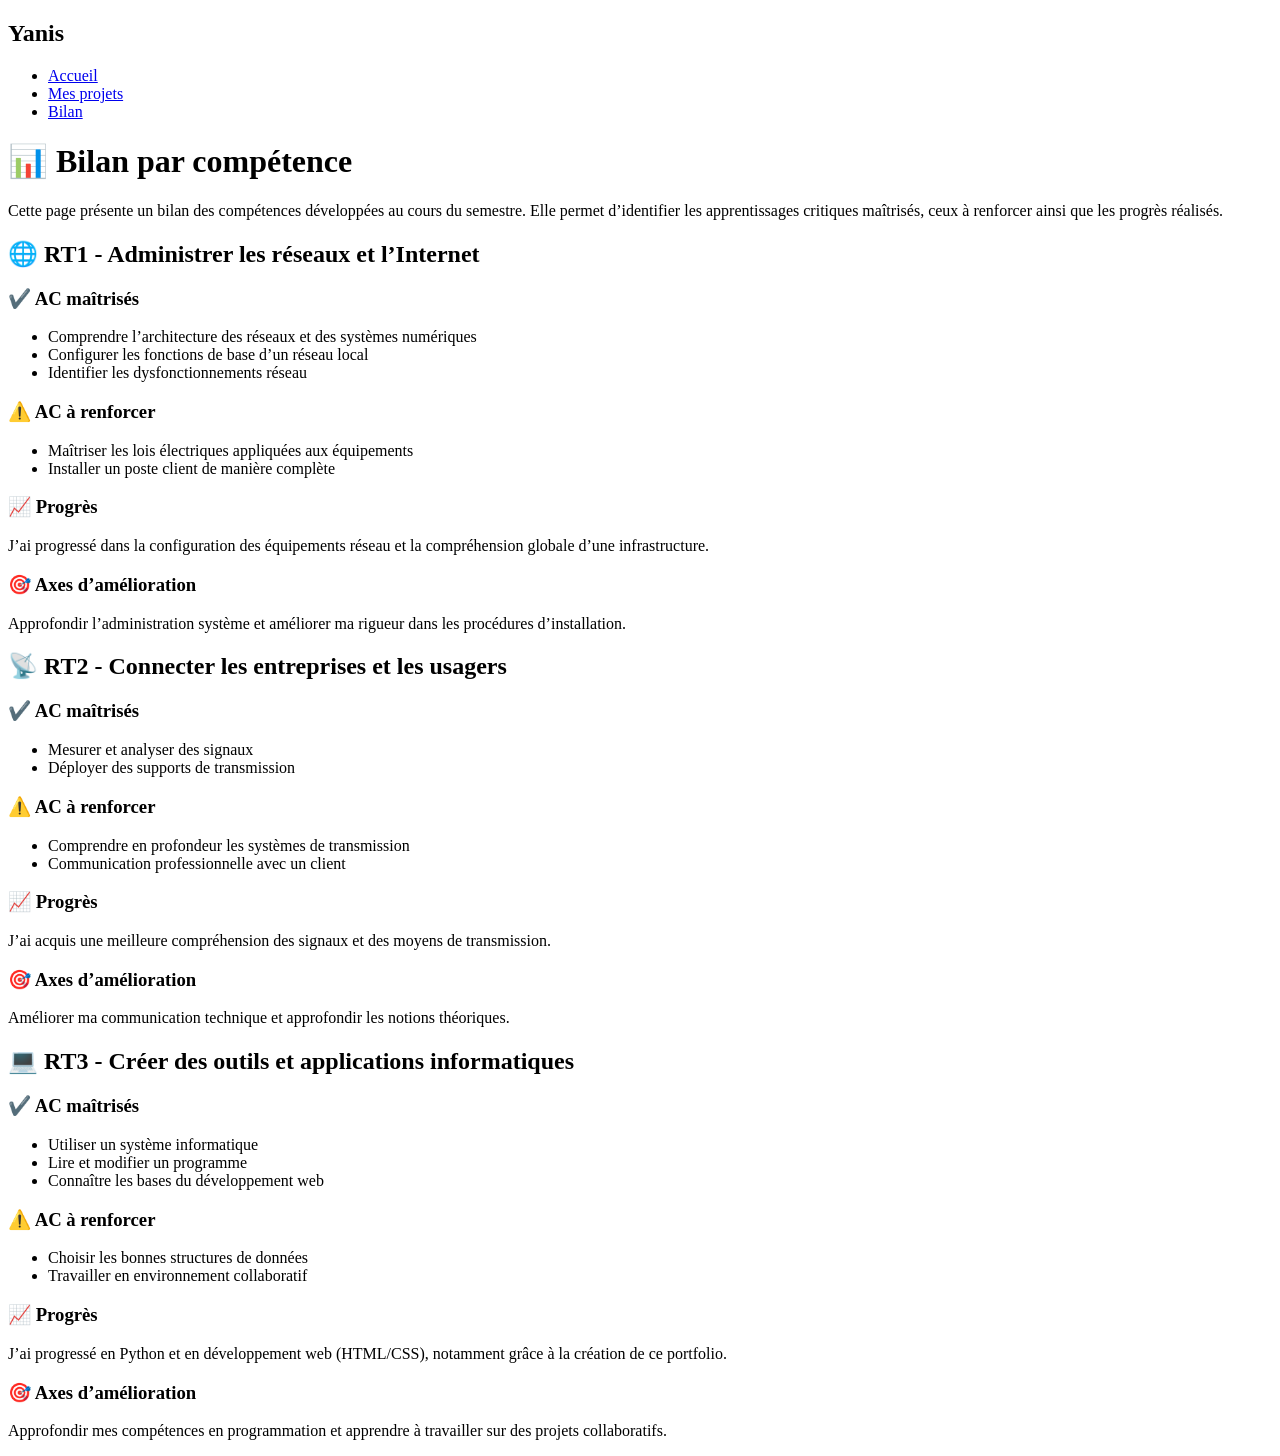
==== profil.html @ 6968a72f "Add files via upload" ====
<!DOCTYPE html>
<html lang="fr">
<head>
    <meta charset="UTF-8">
    <meta name="viewport" content="width=device-width, initial-scale=1.0">
    <title>Bilan par compétence</title>
    <link rel="stylesheet" href="css/bilan.css">
</head>

<body>

<!-- NAVBAR -->
<nav class="navbar">
    <h1 class="logo">Yanis</h1>
    <ul class="nav-links">
        <li><a href="index.html">Accueil</a></li>
        <li><a href="sae2.html">Mes projets</a></li>
        <li><a href="profil.html">Bilan</a></li>
    </ul>
</nav>

<div class="container">

    <h1>📊 Bilan par compétence</h1>

    <!-- INTRO -->
    <section class="intro">
        <p>
            Cette page présente un bilan des compétences développées au cours du semestre.
            Elle permet d’identifier les apprentissages critiques maîtrisés,
            ceux à renforcer ainsi que les progrès réalisés.
        </p>
    </section>

    <!-- RT1 -->
    <section class="competence">
        <h2>🌐 RT1 - Administrer les réseaux et l’Internet</h2>

        <h3>✔️ AC maîtrisés</h3>
        <ul>
            <li>Comprendre l’architecture des réseaux et des systèmes numériques</li>
            <li>Configurer les fonctions de base d’un réseau local</li>
            <li>Identifier les dysfonctionnements réseau</li>
        </ul>

        <h3>⚠️ AC à renforcer</h3>
        <ul>
            <li>Maîtriser les lois électriques appliquées aux équipements</li>
            <li>Installer un poste client de manière complète</li>
        </ul>

        <h3>📈 Progrès</h3>
        <p>
            J’ai progressé dans la configuration des équipements réseau
            et la compréhension globale d’une infrastructure.
        </p>

        <h3>🎯 Axes d’amélioration</h3>
        <p>
            Approfondir l’administration système et améliorer ma rigueur
            dans les procédures d’installation.
        </p>
    </section>

    <!-- RT2 -->
    <section class="competence">
        <h2>📡 RT2 - Connecter les entreprises et les usagers</h2>

        <h3>✔️ AC maîtrisés</h3>
        <ul>
            <li>Mesurer et analyser des signaux</li>
            <li>Déployer des supports de transmission</li>
        </ul>

        <h3>⚠️ AC à renforcer</h3>
        <ul>
            <li>Comprendre en profondeur les systèmes de transmission</li>
            <li>Communication professionnelle avec un client</li>
        </ul>

        <h3>📈 Progrès</h3>
        <p>
            J’ai acquis une meilleure compréhension des signaux
            et des moyens de transmission.
        </p>

        <h3>🎯 Axes d’amélioration</h3>
        <p>
            Améliorer ma communication technique et approfondir
            les notions théoriques.
        </p>
    </section>

    <!-- RT3 -->
    <section class="competence">
        <h2>💻 RT3 - Créer des outils et applications informatiques</h2>

        <h3>✔️ AC maîtrisés</h3>
        <ul>
            <li>Utiliser un système informatique</li>
            <li>Lire et modifier un programme</li>
            <li>Connaître les bases du développement web</li>
        </ul>

        <h3>⚠️ AC à renforcer</h3>
        <ul>
            <li>Choisir les bonnes structures de données</li>
            <li>Travailler en environnement collaboratif</li>
        </ul>

        <h3>📈 Progrès</h3>
        <p>
            J’ai progressé en Python et en développement web (HTML/CSS),
            notamment grâce à la création de ce portfolio.
        </p>

        <h3>🎯 Axes d’amélioration</h3>
        <p>
            Approfondir mes compétences en programmation
            et apprendre à travailler sur des projets collaboratifs.
        </p>
    </section>

</div>

</body>
</html>
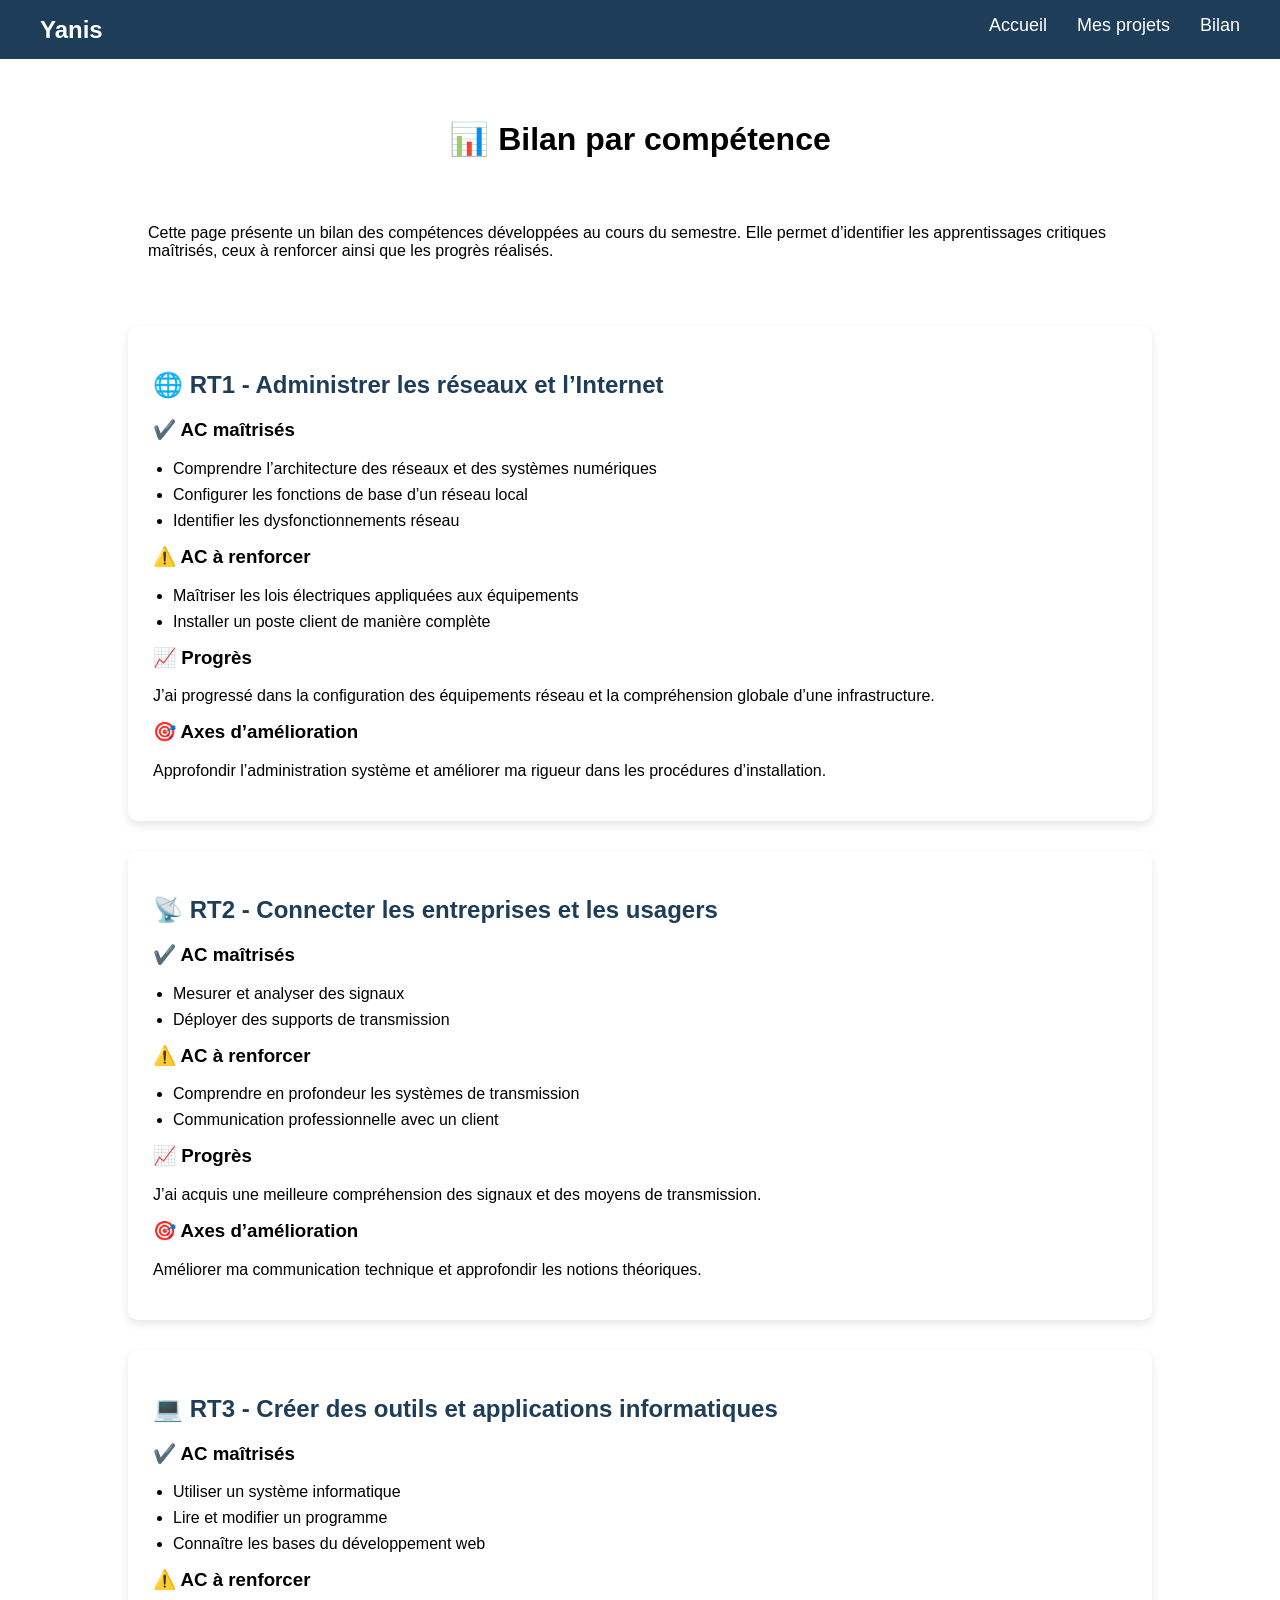
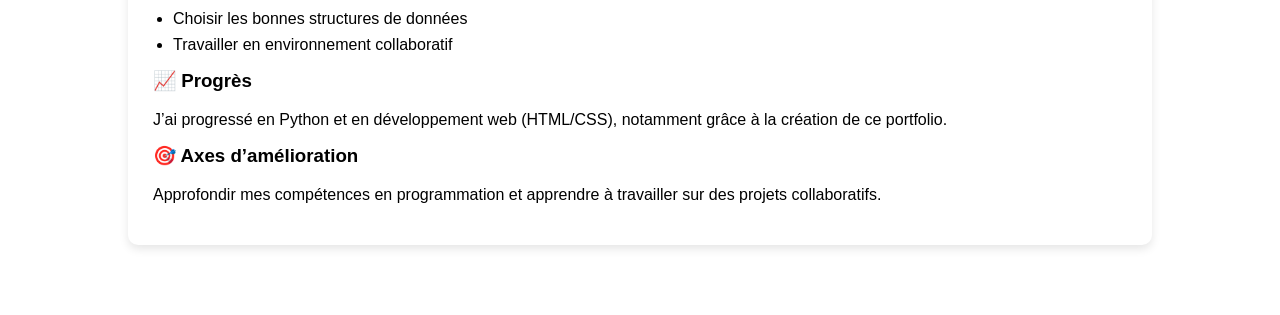
==== commit 9571890b: "profil.html" ====
--- a/profil.html
+++ b/profil.html
@@ -4,7 +4,7 @@
     <meta charset="UTF-8">
     <meta name="viewport" content="width=device-width, initial-scale=1.0">
     <title>Bilan par compétence</title>
-    <link rel="stylesheet" href="css/bilan.css">
+    <link rel="stylesheet" href="bilan.css">
 </head>
 
 <body>
@@ -124,4 +124,4 @@
 </div>
 
 </body>
-</html>+</html>
--- a/bilan.css
+++ b/bilan.css
@@ -0,0 +1,88 @@
+/* ===== NAVBAR ===== */
+.navbar {
+    display: flex;
+    justify-content: space-between;
+    align-items: center;
+    background: #1e3d59;
+    padding: 15px 40px;
+    color: white;
+    position: sticky;
+    top: 0;
+    z-index: 1000;
+}
+
+.logo {
+    margin: 0;
+    font-size: 24px;
+}
+
+.nav-links {
+    list-style: none;
+    display: flex;
+    gap: 30px;
+    margin: 0;
+    padding: 0;
+}
+
+.nav-links a {
+    text-decoration: none;
+    color: white;
+    font-size: 18px;
+}
+
+.nav-links a:hover {
+    color: #ff6e40;
+}
+
+/* ===== GLOBAL ===== */
+body {
+    margin: 0;
+    font-family: Arial, sans-serif;
+
+}
+
+.container {
+    width: 80%;
+    margin: auto;
+    padding: 40px 0;
+}
+
+/* TITRES */
+h1 {
+    text-align: center;
+    margin-bottom: 30px;
+}
+
+h2 {
+    color: #1e3d59;
+}
+
+h3 {
+    margin-top: 15px;
+}
+
+/* BLOCS */
+.competence {
+    background: white;
+    padding: 25px;
+    margin-bottom: 30px;
+    border-radius: 10px;
+    box-shadow: 0 4px 10px rgba(0,0,0,0.1);
+    text-align: left;
+}
+
+.intro {
+    background: white;
+    padding: 20px;
+    margin-bottom: 30px;
+    border-radius: 10px;
+}
+
+/* LISTES */
+ul {
+    padding-left: 20px;
+}
+
+li {
+    margin-bottom: 8px;
+}
